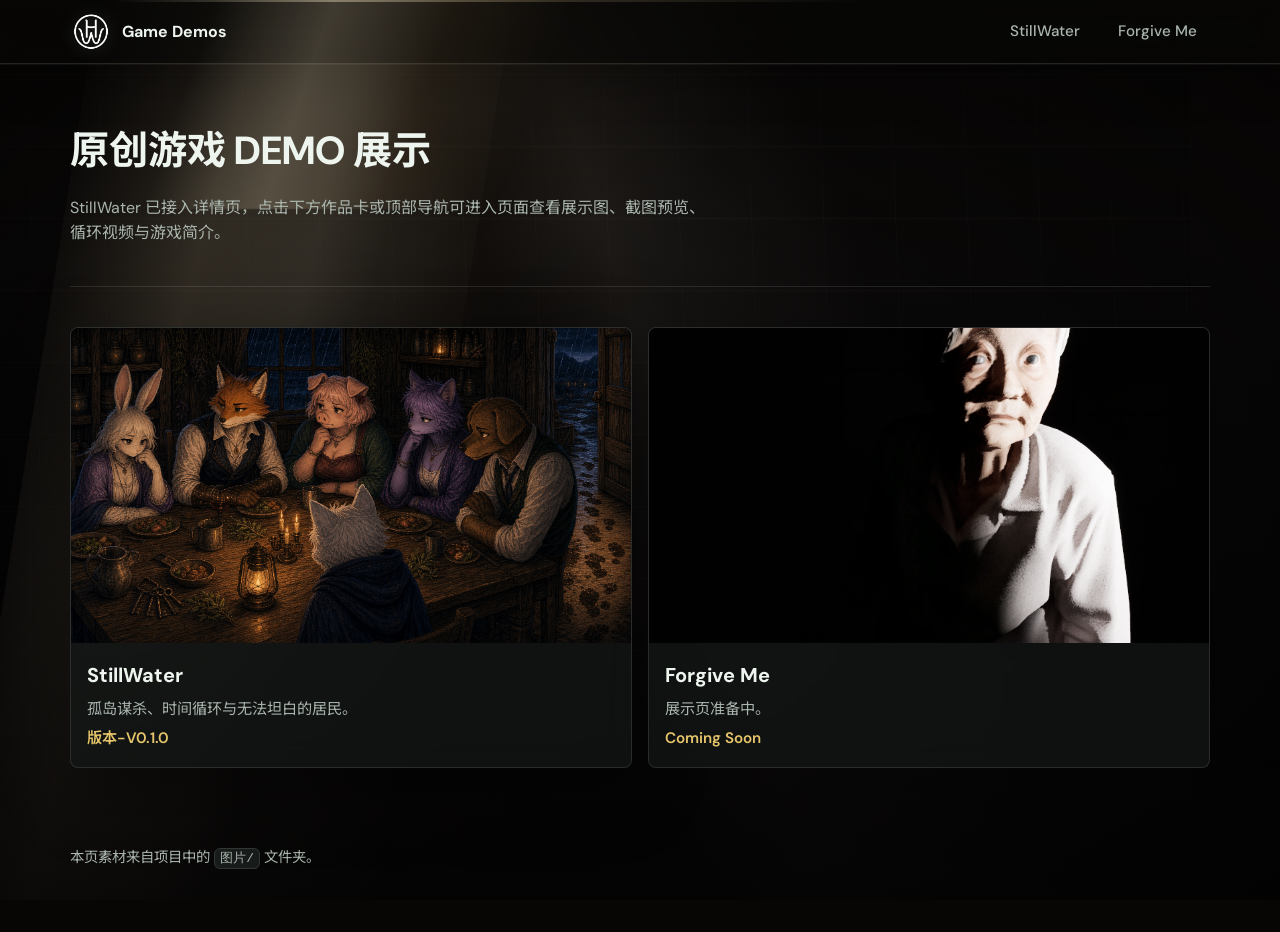
==== index.html @ 6db3875f "Publish game demo site" ====
<!DOCTYPE html>
<html lang="zh-CN">
  <head>
    <meta charset="UTF-8" />
    <meta name="viewport" content="width=device-width, initial-scale=1.0" />
    <title>游戏 DEMO 展示</title>
    <link rel="preconnect" href="https://fonts.googleapis.com" />
    <link rel="preconnect" href="https://fonts.gstatic.com" crossorigin />
    <link
      href="https://fonts.googleapis.com/css2?family=DM+Sans:ital,opsz,wght@0,9..40,400;0,9..40,600;0,9..40,700;1,9..40,400&family=Noto+Sans+SC:wght@400;500;700&display=swap"
      rel="stylesheet"
    />
    <link rel="stylesheet" href="styles.css" />
  </head>
  <body class="ambient-home">
    <div class="ambient-scene" aria-hidden="true">
      <div class="ambient-base"></div>
      <div class="ambient-forgive-light"></div>
      <div class="ambient-red-wash"></div>
      <div class="ambient-vignette"></div>
    </div>

    <header class="site-header">
      <div class="header-inner">
        <a class="logo" href="index.html">
          <img class="logo-mark" src="图片/LOGO.png" alt="" width="1254" height="1254" decoding="async" />
          <span>Game Demos</span>
        </a>
        <nav class="nav" aria-label="游戏导航">
          <a class="nav-link" href="stillwater.html" data-bg-target="stillwater">StillWater</a>
          <a class="nav-link" href="#forgive-me" data-bg-target="forgive">Forgive Me</a>
        </nav>
      </div>
    </header>

    <main id="top">
      <section class="hero">
        <h1>原创游戏 DEMO 展示</h1>
        <p>StillWater 已接入详情页，点击下方作品卡或顶部导航可进入页面查看展示图、截图预览、循环视频与游戏简介。</p>
      </section>

      <section class="demo-grid" aria-label="游戏 Demo 列表">
        <a class="demo-card demo-card-primary" href="stillwater.html" aria-label="进入 StillWater 页面" data-bg-target="stillwater">
          <span class="demo-media">
            <img src="图片/StillWater展示图.png" alt="StillWater 游戏展示图" width="1672" height="941" decoding="async" />
          </span>
          <span class="demo-card-body">
            <span class="demo-title">StillWater</span>
            <span class="demo-copy">孤岛谋杀、时间循环与无法坦白的居民。</span>
            <span class="demo-meta">版本-V0.1.0</span>
          </span>
        </a>

        <article id="forgive-me" class="demo-card demo-card-muted" data-bg-target="forgive" tabindex="0">
          <span class="demo-media">
            <img src="图片/ForGiveMe.png" alt="Forgive Me 展示图" width="775" height="768" loading="lazy" decoding="async" />
          </span>
          <span class="demo-card-body">
            <span class="demo-title">Forgive Me</span>
            <span class="demo-copy">展示页准备中。</span>
            <span class="demo-meta">Coming Soon</span>
          </span>
        </article>
      </section>
    </main>

    <footer class="site-footer">
      <p>本页素材来自项目中的 <code>图片/</code> 文件夹。</p>
    </footer>
    <script src="app.js"></script>
  </body>
</html>
---- styles.css ----
:root {
  --bg: #0f1110;
  --bg-elevated: #171b19;
  --bg-soft: #20231f;
  --border: rgba(232, 238, 232, 0.12);
  --text: #eef4ee;
  --muted: #a9b4ad;
  --accent: #74d8b0;
  --accent-warm: #e7c66b;
  --accent-dim: rgba(116, 216, 176, 0.16);
  --header-h: 64px;
  --radius: 8px;
  --shadow: 0 22px 70px rgba(0, 0, 0, 0.45);
}

*,
*::before,
*::after {
  box-sizing: border-box;
}

html {
  scroll-behavior: smooth;
}

body {
  margin: 0;
  min-height: 100vh;
  font-family: "DM Sans", "Noto Sans SC", system-ui, sans-serif;
  background: linear-gradient(180deg, #121511 0%, var(--bg) 46%, #11100e 100%);
  color: var(--text);
  line-height: 1.6;
}

.ambient-home {
  background: #070605;
}

.ambient-home .site-header,
.ambient-home main,
.ambient-home .site-footer {
  position: relative;
  z-index: 2;
}

.ambient-scene {
  position: fixed;
  inset: 0;
  z-index: 0;
  overflow: hidden;
  pointer-events: none;
  background: #070605;
}

.ambient-base,
.ambient-forgive-light,
.ambient-red-wash,
.ambient-vignette {
  position: absolute;
  inset: 0;
}

.ambient-forgive-light,
.ambient-red-wash {
  transition: opacity 1.65s ease;
}

.ambient-base {
  background:
    linear-gradient(180deg, rgba(18, 14, 12, 0.78), rgba(8, 7, 8, 0.94) 48%, rgba(5, 4, 5, 0.98)),
    linear-gradient(115deg, rgba(107, 75, 39, 0.22), transparent 44%, rgba(36, 23, 17, 0.38));
  transition: background 0.55s ease, opacity 0.55s ease;
}

.ambient-base::before {
  content: "";
  position: absolute;
  inset: -2%;
  opacity: 0;
  background: center / cover no-repeat url("图片/TheStillWater.png");
  filter: saturate(0.92) brightness(0.58);
  transform: scale(1.04);
  transition: opacity 0.65s ease, transform 7s ease;
}

.ambient-forgive-light {
  opacity: 1;
  background:
    linear-gradient(103deg, transparent 0 24%, rgba(255, 235, 196, 0.19) 31%, rgba(222, 174, 104, 0.08) 41%, transparent 56%),
    linear-gradient(72deg, transparent 0 50%, rgba(255, 242, 214, 0.13) 58%, transparent 74%),
    repeating-linear-gradient(88deg, rgba(255, 255, 255, 0.025) 0 1px, transparent 1px 72px);
  filter: blur(0.3px);
  transform: translateX(-7%);
  animation: forgiveSweep 8.5s ease-in-out infinite alternate;
}

.ambient-forgive-light::before {
  content: "";
  position: absolute;
  inset: 0;
  background:
    linear-gradient(180deg, rgba(8, 7, 7, 0.35), rgba(8, 7, 7, 0.86)),
    repeating-linear-gradient(0deg, transparent 0 32px, rgba(229, 196, 143, 0.045) 33px 34px, transparent 35px 72px);
}

.ambient-forgive-light::after {
  content: "";
  position: absolute;
  top: -12vh;
  left: 9vw;
  width: 32vw;
  min-width: 260px;
  height: 130vh;
  background: linear-gradient(96deg, transparent, rgba(255, 228, 181, 0.22), rgba(255, 228, 181, 0.04), transparent);
  transform: rotate(9deg);
}

.ambient-red-wash {
  opacity: 0;
  background:
    radial-gradient(circle at 18% 16%, rgba(120, 15, 20, 0.38), transparent 34%),
    radial-gradient(circle at 82% 72%, rgba(92, 8, 18, 0.42), transparent 38%),
    linear-gradient(180deg, rgba(26, 5, 8, 0.88), rgba(9, 4, 6, 0.92) 50%, rgba(4, 2, 3, 0.98));
}

.ambient-red-wash::before,
.ambient-red-wash::after {
  content: "";
  position: absolute;
  inset: 0;
}

.ambient-red-wash::before {
  background:
    linear-gradient(102deg, transparent 0 22%, rgba(170, 24, 31, 0.3) 31%, rgba(85, 7, 15, 0.14) 48%, transparent 62%),
    repeating-linear-gradient(0deg, transparent 0 28px, rgba(174, 34, 41, 0.06) 29px 31px, transparent 32px 68px);
  animation: redPulse 5.8s ease-in-out infinite alternate;
}

.ambient-red-wash::after {
  background: linear-gradient(96deg, transparent, rgba(184, 33, 39, 0.34), rgba(93, 10, 18, 0.08), transparent);
  transform: rotate(8deg);
  animation: redSweep 9s ease-in-out infinite alternate;
}

.ambient-vignette {
  background:
    linear-gradient(180deg, rgba(4, 3, 4, 0.2), transparent 26%, rgba(4, 3, 4, 0.56)),
    radial-gradient(ellipse at center, transparent 0 36%, rgba(0, 0, 0, 0.68) 100%);
}

.ambient-stillwater .ambient-base {
  background:
    linear-gradient(180deg, rgba(5, 8, 9, 0.18), rgba(5, 8, 9, 0.72) 48%, rgba(4, 5, 5, 0.94)),
    linear-gradient(122deg, rgba(8, 22, 28, 0.42), transparent 42%, rgba(36, 28, 18, 0.2));
}

.ambient-stillwater .ambient-base::before {
  opacity: 0.78;
  transform: scale(1.01);
}

.ambient-stillwater .ambient-forgive-light {
  opacity: 0;
  animation: none;
}

.ambient-forgive .ambient-red-wash {
  opacity: 1;
}

@keyframes forgiveSweep {
  from {
    transform: translateX(-8%);
  }
  to {
    transform: translateX(7%);
  }
}

@keyframes redPulse {
  from {
    opacity: 0.7;
    transform: translateX(-9%) scale(1);
    filter: blur(0.4px) saturate(1.05);
  }
  to {
    opacity: 1;
    transform: translateX(8%) scale(1.04);
    filter: blur(0.7px) saturate(1.35);
  }
}

@keyframes redSweep {
  from {
    opacity: 0.45;
    transform: translateX(-7vw) rotate(8deg);
  }
  to {
    opacity: 0.9;
    transform: translateX(6vw) rotate(8deg);
  }
}

@keyframes headerLightFall {
  from {
    opacity: 0.5;
    transform: translateX(-2vw) skewX(-10deg);
  }
  to {
    opacity: 0.88;
    transform: translateX(5vw) skewX(-10deg);
  }
}

@keyframes headerLightEdge {
  from {
    opacity: 0.48;
    background-position: -120px 0;
  }
  to {
    opacity: 0.92;
    background-position: 160px 0;
  }
}

img,
video {
  max-width: 100%;
}

code {
  font-size: 0.9em;
  padding: 0.15em 0.4em;
  border-radius: 6px;
  background: var(--bg-elevated);
  border: 1px solid var(--border);
}

.site-header {
  position: sticky;
  top: 0;
  z-index: 50;
  height: var(--header-h);
  border-bottom: 1px solid var(--border);
  background: rgba(15, 17, 16, 0.88);
  backdrop-filter: blur(14px);
}

.ambient-home .site-header {
  overflow: visible;
  background: rgba(8, 7, 6, 0.58);
  border-bottom-color: rgba(255, 235, 196, 0.13);
  box-shadow: 0 1px 0 rgba(255, 236, 198, 0.05), 0 18px 44px rgba(0, 0, 0, 0.24);
}

.ambient-home .site-header::before,
.ambient-home .site-header::after {
  content: "";
  position: absolute;
  pointer-events: none;
}

.ambient-home .site-header::before {
  top: -1px;
  left: 7vw;
  z-index: 0;
  width: min(46vw, 560px);
  height: 210px;
  background: linear-gradient(100deg, transparent 0 18%, rgba(255, 235, 196, 0.2) 38%, rgba(221, 171, 102, 0.07) 58%, transparent 78%);
  filter: blur(0.4px);
  transform: skewX(-10deg);
  animation: headerLightFall 9s ease-in-out infinite alternate;
}

.ambient-home .site-header::after {
  left: 0;
  right: 0;
  top: 0;
  z-index: 0;
  height: 2px;
  background: linear-gradient(90deg, transparent 0 9%, rgba(255, 240, 204, 0.38) 26%, rgba(255, 223, 169, 0.16) 43%, transparent 68%);
  animation: headerLightEdge 9s ease-in-out infinite alternate;
}

.header-inner {
  position: relative;
  z-index: 1;
  max-width: 1180px;
  margin: 0 auto;
  padding: 0 1.25rem;
  height: 100%;
  display: flex;
  align-items: center;
  justify-content: space-between;
  gap: 1rem;
}

.logo {
  display: inline-flex;
  align-items: center;
  gap: 0.65rem;
  font-weight: 700;
  color: var(--text);
  text-decoration: none;
  white-space: nowrap;
}

.logo:hover {
  color: var(--accent);
}

.logo-mark {
  display: block;
  width: 42px;
  height: 42px;
  object-fit: contain;
  filter: brightness(0) invert(1) drop-shadow(0 0 10px rgba(238, 244, 238, 0.22));
}

.nav {
  display: flex;
  flex-wrap: wrap;
  gap: 0.35rem 0.75rem;
  justify-content: flex-end;
}

.nav-link {
  color: var(--muted);
  text-decoration: none;
  font-size: 0.95rem;
  font-weight: 500;
  padding: 0.45rem 0.75rem;
  border-radius: 999px;
  border: 1px solid transparent;
  transition: color 0.2s, border-color 0.2s, background 0.2s;
}

.nav-link:hover {
  color: var(--text);
  border-color: var(--border);
  background: var(--bg-elevated);
}

.nav-link:focus-visible,
.music-toggle:focus-visible,
.demo-card:focus-visible,
.thumbs button:focus-visible,
.hit:focus-visible {
  outline: 2px solid var(--accent);
  outline-offset: 3px;
}

.music-toggle {
  flex: 0 0 auto;
  color: var(--text);
  background: rgba(116, 216, 176, 0.1);
  border: 1px solid rgba(116, 216, 176, 0.38);
  border-radius: 999px;
  padding: 0.45rem 0.8rem;
  font: inherit;
  font-size: 0.92rem;
  font-weight: 700;
  cursor: pointer;
  transition: background 0.2s, border-color 0.2s, color 0.2s;
}

.music-toggle:hover,
.music-toggle.is-playing {
  color: #07100c;
  background: var(--accent);
  border-color: var(--accent);
}

main {
  max-width: 1180px;
  margin: 0 auto;
  padding: 2.5rem 1.25rem 4rem;
}

.hero {
  padding: 1rem 0 2.5rem;
  border-bottom: 1px solid var(--border);
  margin-bottom: 2.5rem;
}

.hero h1 {
  margin: 0 0 0.75rem;
  font-size: clamp(1.75rem, 4vw, 2.45rem);
}

.hero p {
  margin: 0;
  max-width: 58ch;
  color: var(--muted);
}

.demo-grid {
  display: grid;
  grid-template-columns: repeat(2, minmax(0, 1fr));
  gap: 1rem;
}

.demo-card {
  min-width: 0;
  overflow: hidden;
  display: flex;
  flex-direction: column;
  border: 1px solid var(--border);
  border-radius: var(--radius);
  background: var(--bg-elevated);
  color: var(--text);
  text-decoration: none;
  box-shadow: var(--shadow);
}

.ambient-home .demo-card {
  background: rgba(18, 23, 21, 0.78);
  backdrop-filter: blur(18px);
}

.demo-card-primary {
  transition: transform 0.2s, border-color 0.2s;
}

.demo-card-primary:hover {
  transform: translateY(-3px);
  border-color: rgba(116, 216, 176, 0.5);
}

.demo-card-muted {
  box-shadow: none;
}

.demo-media {
  display: block;
  background: #080908;
  aspect-ratio: 16 / 9;
  overflow: hidden;
}

.demo-media img {
  display: block;
  width: 100%;
  height: 100%;
  object-fit: cover;
}

.demo-card-body {
  display: flex;
  flex-direction: column;
  gap: 0.35rem;
  padding: 1rem;
}

.demo-title {
  font-size: 1.25rem;
  font-weight: 700;
}

.demo-copy,
.demo-meta {
  color: var(--muted);
  font-size: 0.95rem;
}

.demo-meta {
  color: var(--accent-warm);
  font-weight: 600;
}

.detail-main {
  max-width: 1180px;
}

.detail-cover {
  text-align: center;
  padding: 1rem 0 2.75rem;
}

.cover-frame {
  width: 100%;
  max-width: min(1040px, calc(100vw - 2.5rem));
  margin: 0 auto;
  overflow: hidden;
  border: 1px solid var(--border);
  border-radius: var(--radius);
  background: #080908;
  box-shadow: var(--shadow);
}

.cover-frame img {
  display: block;
  width: 100%;
  height: auto;
  object-fit: contain;
}

.version-label {
  margin: 0.85rem 0 0;
  color: var(--accent-warm);
  font-weight: 700;
}

.download-link {
  display: inline-flex;
  align-items: center;
  justify-content: center;
  margin-top: 0.85rem;
  min-width: 170px;
  min-height: 44px;
  padding: 0.72rem 1.35rem;
  border: 1px solid rgba(231, 198, 107, 0.56);
  border-radius: 999px;
  color: #11100a;
  background: linear-gradient(180deg, #f3da88, var(--accent-warm));
  box-shadow: 0 14px 34px rgba(0, 0, 0, 0.34), 0 0 22px rgba(231, 198, 107, 0.2);
  text-decoration: none;
  font-weight: 800;
  letter-spacing: 0.04em;
  transition: transform 0.18s ease, box-shadow 0.18s ease, filter 0.18s ease;
}

.download-link:hover {
  transform: translateY(-2px);
  filter: brightness(1.06);
  box-shadow: 0 18px 42px rgba(0, 0, 0, 0.42), 0 0 30px rgba(231, 198, 107, 0.28);
}

.download-link:focus-visible {
  outline: 2px solid var(--accent);
  outline-offset: 3px;
}

.game-section {
  scroll-margin-top: calc(var(--header-h) + 12px);
  min-width: 0;
  padding: 2.5rem 0 3rem;
  border-top: 1px solid var(--border);
}

.game-head h1,
.game-head h2 {
  margin: 0 0 0.35rem;
  font-size: clamp(1.45rem, 3vw, 2rem);
}

.game-tagline {
  margin: 0 0 1.25rem;
  color: var(--muted);
  font-size: 0.95rem;
  overflow-wrap: anywhere;
}

.gallery {
  width: 100%;
  max-width: calc(100vw - 2.5rem);
  min-width: 0;
  display: flex;
  flex-direction: column;
  gap: 1rem;
  border-radius: var(--radius);
}

.gallery-main {
  position: relative;
  width: 100%;
  min-width: 0;
  overflow: hidden;
  border: 1px solid var(--border);
  border-radius: var(--radius);
  background: var(--bg-elevated);
  box-shadow: var(--shadow);
  aspect-ratio: 16 / 9;
}

.gallery-image {
  display: block;
  width: 100%;
  height: 100%;
  object-fit: cover;
  vertical-align: middle;
  user-select: none;
  pointer-events: none;
}

.hit {
  position: absolute;
  top: 0;
  bottom: 0;
  width: 50%;
  padding: 0;
  margin: 0;
  border: none;
  background: transparent;
  cursor: default;
  z-index: 2;
}

.hit-prev {
  left: 0;
}

.hit-next {
  right: 0;
}

.hit:focus-visible {
  outline-offset: -4px;
}

.gallery-main::after {
  content: "";
  position: absolute;
  inset: 0;
  pointer-events: none;
  z-index: 1;
  opacity: 0;
  transition: opacity 0.25s;
  background: linear-gradient(90deg, rgba(0, 0, 0, 0.12) 0%, transparent 18%, transparent 82%, rgba(0, 0, 0, 0.12) 100%);
}

.gallery-main:hover::after {
  opacity: 1;
}

.gallery-counter {
  position: absolute;
  right: 12px;
  bottom: 12px;
  z-index: 3;
  font-size: 0.8rem;
  font-weight: 700;
  color: var(--text);
  background: rgba(15, 17, 16, 0.74);
  border: 1px solid var(--border);
  padding: 0.35rem 0.65rem;
  border-radius: 999px;
  pointer-events: none;
}

.thumbs {
  list-style: none;
  margin: 0;
  padding: 0;
  display: grid;
  grid-template-columns: repeat(auto-fill, minmax(92px, 1fr));
  gap: 0.55rem;
}

.thumbs li {
  margin: 0;
}

.thumbs button {
  display: block;
  width: 100%;
  aspect-ratio: 16 / 9;
  padding: 0;
  overflow: hidden;
  border: 2px solid transparent;
  border-radius: var(--radius);
  background: var(--bg-elevated);
  cursor: pointer;
  transition: border-color 0.2s, transform 0.15s;
}

.thumbs button img {
  width: 100%;
  height: 100%;
  object-fit: cover;
  display: block;
  pointer-events: none;
}

.thumbs button:hover {
  border-color: var(--border);
}

.thumbs button.is-active {
  border-color: var(--accent);
  box-shadow: 0 0 0 3px var(--accent-dim);
}

.video-section {
  padding: 2.5rem 0 3rem;
  border-top: 1px solid var(--border);
}

.loop-gif {
  display: block;
  width: 100%;
  max-width: calc(100vw - 2.5rem);
  overflow: hidden;
  border: 1px solid var(--border);
  border-radius: var(--radius);
  background: #050605;
  box-shadow: var(--shadow);
}

.intro-section {
  scroll-margin-top: calc(var(--header-h) + 12px);
  padding: 2.5rem 0 1rem;
  border-top: 1px solid var(--border);
}

.section-kicker {
  margin: 0 0 0.5rem;
  color: var(--accent);
  font-size: 0.85rem;
  font-weight: 700;
}

.intro-section h2 {
  max-width: 900px;
  margin: 0;
  font-size: clamp(1.8rem, 4vw, 3.1rem);
  line-height: 1.18;
}

.intro-subtitle {
  max-width: 820px;
  margin: 1rem 0 0;
  color: var(--text);
  font-size: clamp(1.05rem, 2vw, 1.25rem);
}

.intro-copy {
  max-width: 820px;
  margin: 2rem 0 0;
  color: var(--muted);
  font-size: 1.02rem;
}

.intro-copy p {
  margin: 0 0 1rem;
}

.intro-section h3 {
  margin: 2rem 0 0.85rem;
  font-size: 1.2rem;
}

.feature-list {
  max-width: 900px;
  margin: 0;
  padding: 0;
  list-style: none;
  display: grid;
  grid-template-columns: repeat(2, minmax(0, 1fr));
  gap: 0.75rem;
}

.feature-list li {
  min-width: 0;
  padding: 0.8rem 0.9rem;
  border-left: 3px solid var(--accent);
  background: rgba(255, 255, 255, 0.035);
  border-radius: var(--radius);
  color: var(--text);
}

.ai-disclosure {
  margin: 2rem 0 0;
  color: var(--muted);
  font-size: 0.95rem;
}

.site-footer {
  max-width: 1180px;
  margin: 0 auto;
  padding: 0 1.25rem 3rem;
  color: var(--muted);
  font-size: 0.9rem;
}

@media (max-width: 760px) {
  .demo-grid,
  .feature-list {
    grid-template-columns: 1fr;
  }

  .thumbs {
    grid-template-columns: repeat(4, minmax(0, 1fr));
    gap: 0.45rem;
  }

  .header-inner {
    flex-direction: column;
    align-items: flex-start;
    height: auto;
    padding-top: 0.75rem;
    padding-bottom: 0.75rem;
  }

  .music-toggle {
    align-self: flex-start;
  }

  .site-header {
    height: auto;
  }

  :root {
    --header-h: 104px;
  }
}

@media (max-width: 480px) {
  .thumbs {
    grid-template-columns: repeat(3, minmax(0, 1fr));
  }
}
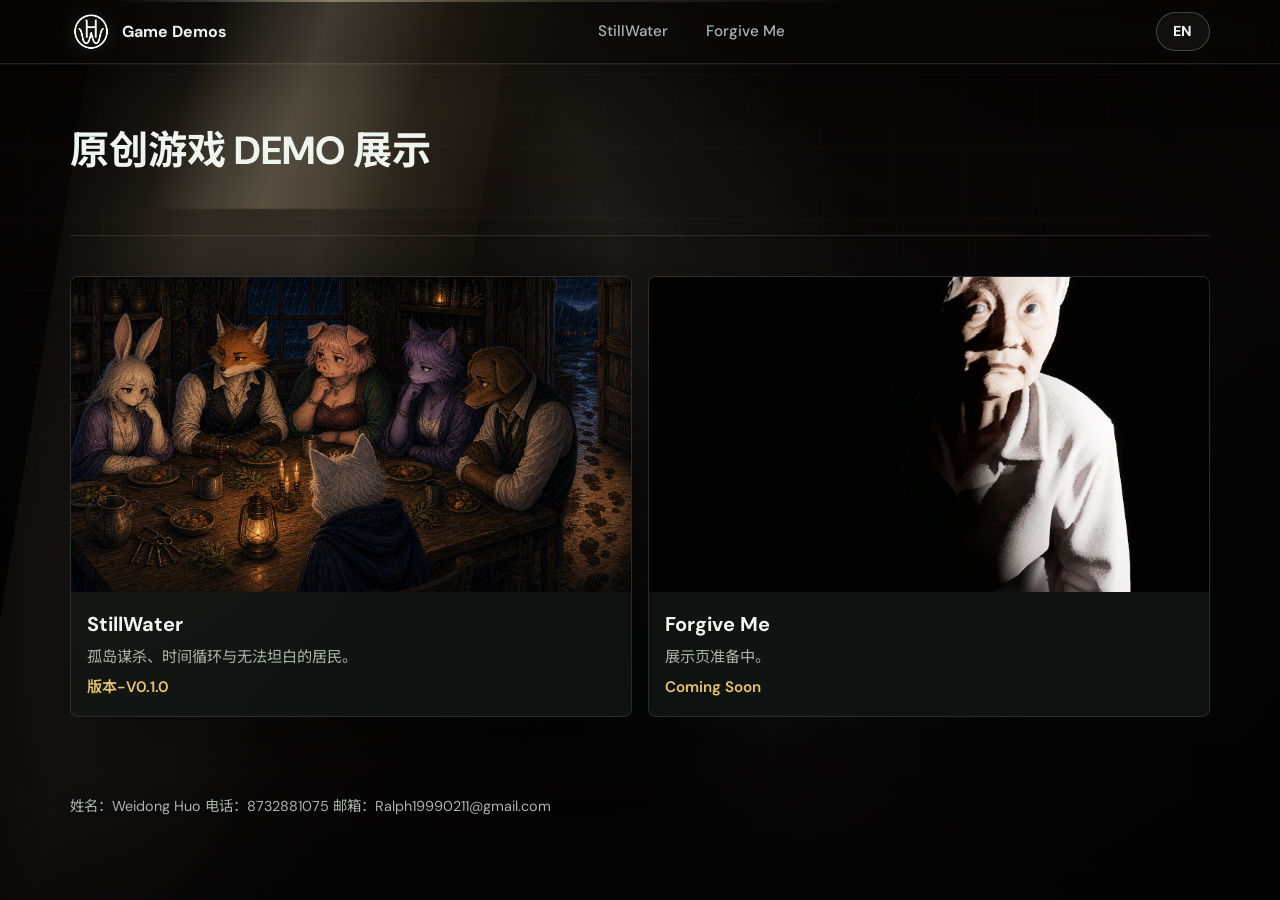
==== commit ca69a710: "Update gallery and homepage language toggle" ====
--- a/index.html
+++ b/index.html
@@ -30,13 +30,13 @@
           <a class="nav-link" href="stillwater.html" data-bg-target="stillwater">StillWater</a>
           <a class="nav-link" href="#forgive-me" data-bg-target="forgive">Forgive Me</a>
         </nav>
+        <button class="lang-toggle" type="button" data-lang-toggle aria-label="Switch language">EN</button>
       </div>
     </header>
 
     <main id="top">
       <section class="hero">
-        <h1>原创游戏 DEMO 展示</h1>
-        <p>StillWater 已接入详情页，点击下方作品卡或顶部导航可进入页面查看展示图、截图预览、循环视频与游戏简介。</p>
+        <h1 data-i18n data-zh="原创游戏 DEMO 展示" data-en="Original Game Demo Showcase">原创游戏 DEMO 展示</h1>
       </section>
 
       <section class="demo-grid" aria-label="游戏 Demo 列表">
@@ -46,8 +46,8 @@
           </span>
           <span class="demo-card-body">
             <span class="demo-title">StillWater</span>
-            <span class="demo-copy">孤岛谋杀、时间循环与无法坦白的居民。</span>
-            <span class="demo-meta">版本-V0.1.0</span>
+            <span class="demo-copy" data-i18n data-zh="孤岛谋杀、时间循环与无法坦白的居民。" data-en="An island murder, a time loop, and residents who will not tell the whole truth.">孤岛谋杀、时间循环与无法坦白的居民。</span>
+            <span class="demo-meta" data-i18n data-zh="版本-V0.1.0" data-en="Version-V0.1.0">版本-V0.1.0</span>
           </span>
         </a>
 
@@ -57,7 +57,7 @@
           </span>
           <span class="demo-card-body">
             <span class="demo-title">Forgive Me</span>
-            <span class="demo-copy">展示页准备中。</span>
+            <span class="demo-copy" data-i18n data-zh="展示页准备中。" data-en="Showcase page in preparation.">展示页准备中。</span>
             <span class="demo-meta">Coming Soon</span>
           </span>
         </article>
@@ -65,7 +65,7 @@
     </main>
 
     <footer class="site-footer">
-      <p>本页素材来自项目中的 <code>图片/</code> 文件夹。</p>
+      <p data-i18n data-zh="姓名：Weidong Huo 电话：8732881075 邮箱：Ralph19990211@gmail.com" data-en="Name: Weidong Huo Phone: 8732881075 Email: Ralph19990211@gmail.com">姓名：Weidong Huo 电话：8732881075 邮箱：Ralph19990211@gmail.com</p>
     </footer>
     <script src="app.js"></script>
   </body>
--- a/styles.css
+++ b/styles.css
@@ -370,6 +370,33 @@
   color: #07100c;
   background: var(--accent);
   border-color: var(--accent);
+}
+
+.lang-toggle {
+  flex: 0 0 auto;
+  min-width: 54px;
+  min-height: 38px;
+  padding: 0.45rem 0.7rem;
+  border: 1px solid rgba(255, 235, 196, 0.24);
+  border-radius: 999px;
+  color: var(--text);
+  background: rgba(255, 255, 255, 0.045);
+  font: inherit;
+  font-size: 0.9rem;
+  font-weight: 800;
+  cursor: pointer;
+  transition: background 0.2s, border-color 0.2s, color 0.2s;
+}
+
+.lang-toggle:hover {
+  color: #14100a;
+  background: var(--accent-warm);
+  border-color: var(--accent-warm);
+}
+
+.lang-toggle:focus-visible {
+  outline: 2px solid var(--accent);
+  outline-offset: 3px;
 }
 
 main {
@@ -797,6 +824,10 @@
     align-self: flex-start;
   }
 
+  .lang-toggle {
+    align-self: flex-start;
+  }
+
   .site-header {
     height: auto;
   }
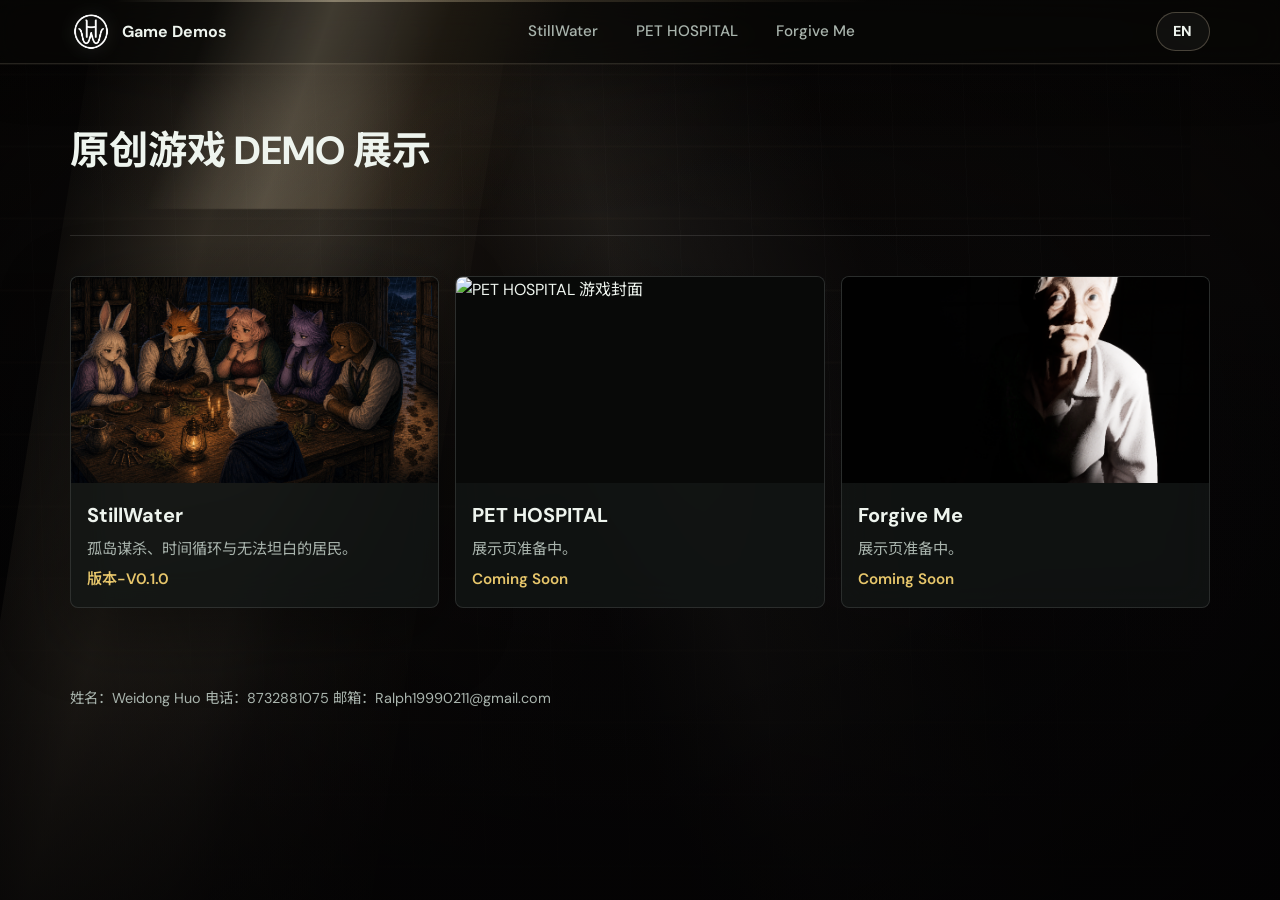
==== commit e465e655: "Add PET HOSPITAL demo card" ====
--- a/index.html
+++ b/index.html
@@ -28,6 +28,7 @@
         </a>
         <nav class="nav" aria-label="游戏导航">
           <a class="nav-link" href="stillwater.html" data-bg-target="stillwater">StillWater</a>
+          <a class="nav-link" href="#pet-hospital" data-bg-target="pet-hospital">PET HOSPITAL</a>
           <a class="nav-link" href="#forgive-me" data-bg-target="forgive">Forgive Me</a>
         </nav>
         <button class="lang-toggle" type="button" data-lang-toggle aria-label="Switch language">EN</button>
@@ -51,6 +52,17 @@
           </span>
         </a>
 
+        <article id="pet-hospital" class="demo-card demo-card-muted" data-bg-target="pet-hospital" tabindex="0">
+          <span class="demo-media">
+            <img src="图片/PETHospital游戏封面.jpg" alt="PET HOSPITAL 游戏封面" width="5712" height="4284" loading="lazy" decoding="async" />
+          </span>
+          <span class="demo-card-body">
+            <span class="demo-title">PET HOSPITAL</span>
+            <span class="demo-copy" data-i18n data-zh="展示页准备中。" data-en="Showcase page in preparation.">展示页准备中。</span>
+            <span class="demo-meta">Coming Soon</span>
+          </span>
+        </article>
+
         <article id="forgive-me" class="demo-card demo-card-muted" data-bg-target="forgive" tabindex="0">
           <span class="demo-media">
             <img src="图片/ForGiveMe.png" alt="Forgive Me 展示图" width="775" height="768" loading="lazy" decoding="async" />
--- a/styles.css
+++ b/styles.css
@@ -83,6 +83,17 @@
   transition: opacity 0.65s ease, transform 7s ease;
 }
 
+.ambient-base::after {
+  content: "";
+  position: absolute;
+  inset: -2%;
+  opacity: 0;
+  background: center / cover no-repeat url("图片/PetHospital游戏封面背景.png");
+  filter: saturate(0.94) brightness(0.58);
+  transform: scale(1.04);
+  transition: opacity 0.75s ease, transform 7s ease;
+}
+
 .ambient-forgive-light {
   opacity: 1;
   background:
@@ -161,6 +172,22 @@
 }
 
 .ambient-stillwater .ambient-forgive-light {
+  opacity: 0;
+  animation: none;
+}
+
+.ambient-pet-hospital .ambient-base {
+  background:
+    linear-gradient(180deg, rgba(9, 8, 10, 0.2), rgba(8, 7, 8, 0.72) 48%, rgba(4, 3, 4, 0.94)),
+    linear-gradient(122deg, rgba(57, 40, 34, 0.34), transparent 42%, rgba(27, 43, 42, 0.25));
+}
+
+.ambient-pet-hospital .ambient-base::after {
+  opacity: 0.76;
+  transform: scale(1.01);
+}
+
+.ambient-pet-hospital .ambient-forgive-light {
   opacity: 0;
   animation: none;
 }
@@ -370,6 +397,11 @@
   color: #07100c;
   background: var(--accent);
   border-color: var(--accent);
+}
+
+.music-toggle.needs-gesture {
+  border-color: rgba(231, 198, 107, 0.68);
+  box-shadow: 0 0 0 3px rgba(231, 198, 107, 0.12), 0 0 24px rgba(231, 198, 107, 0.18);
 }
 
 .lang-toggle {
@@ -424,7 +456,7 @@
 
 .demo-grid {
   display: grid;
-  grid-template-columns: repeat(2, minmax(0, 1fr));
+  grid-template-columns: repeat(3, minmax(0, 1fr));
   gap: 1rem;
 }
 
@@ -533,10 +565,12 @@
   display: inline-flex;
   align-items: center;
   justify-content: center;
+  position: relative;
   margin-top: 0.85rem;
   min-width: 170px;
   min-height: 44px;
   padding: 0.72rem 1.35rem;
+  overflow: hidden;
   border: 1px solid rgba(231, 198, 107, 0.56);
   border-radius: 999px;
   color: #11100a;
@@ -548,10 +582,44 @@
   transition: transform 0.18s ease, box-shadow 0.18s ease, filter 0.18s ease;
 }
 
+.windows-icon,
+.download-text {
+  transition: opacity 0.32s ease, transform 0.32s ease;
+}
+
+.windows-icon {
+  display: block;
+  width: 32px;
+  height: 32px;
+  color: #000;
+}
+
+.windows-icon path {
+  fill: currentColor;
+}
+
+.download-text {
+  position: absolute;
+  opacity: 0;
+  transform: translateY(6px);
+}
+
 .download-link:hover {
   transform: translateY(-2px);
   filter: brightness(1.06);
   box-shadow: 0 18px 42px rgba(0, 0, 0, 0.42), 0 0 30px rgba(231, 198, 107, 0.28);
+}
+
+.download-link:hover .windows-icon,
+.download-link:focus-visible .windows-icon {
+  opacity: 0;
+  transform: translateY(-6px) scale(0.92);
+}
+
+.download-link:hover .download-text,
+.download-link:focus-visible .download-text {
+  opacity: 1;
+  transform: translateY(0);
 }
 
 .download-link:focus-visible {
@@ -837,6 +905,12 @@
   }
 }
 
+@media (max-width: 980px) and (min-width: 761px) {
+  .demo-grid {
+    grid-template-columns: repeat(2, minmax(0, 1fr));
+  }
+}
+
 @media (max-width: 480px) {
   .thumbs {
     grid-template-columns: repeat(3, minmax(0, 1fr));
